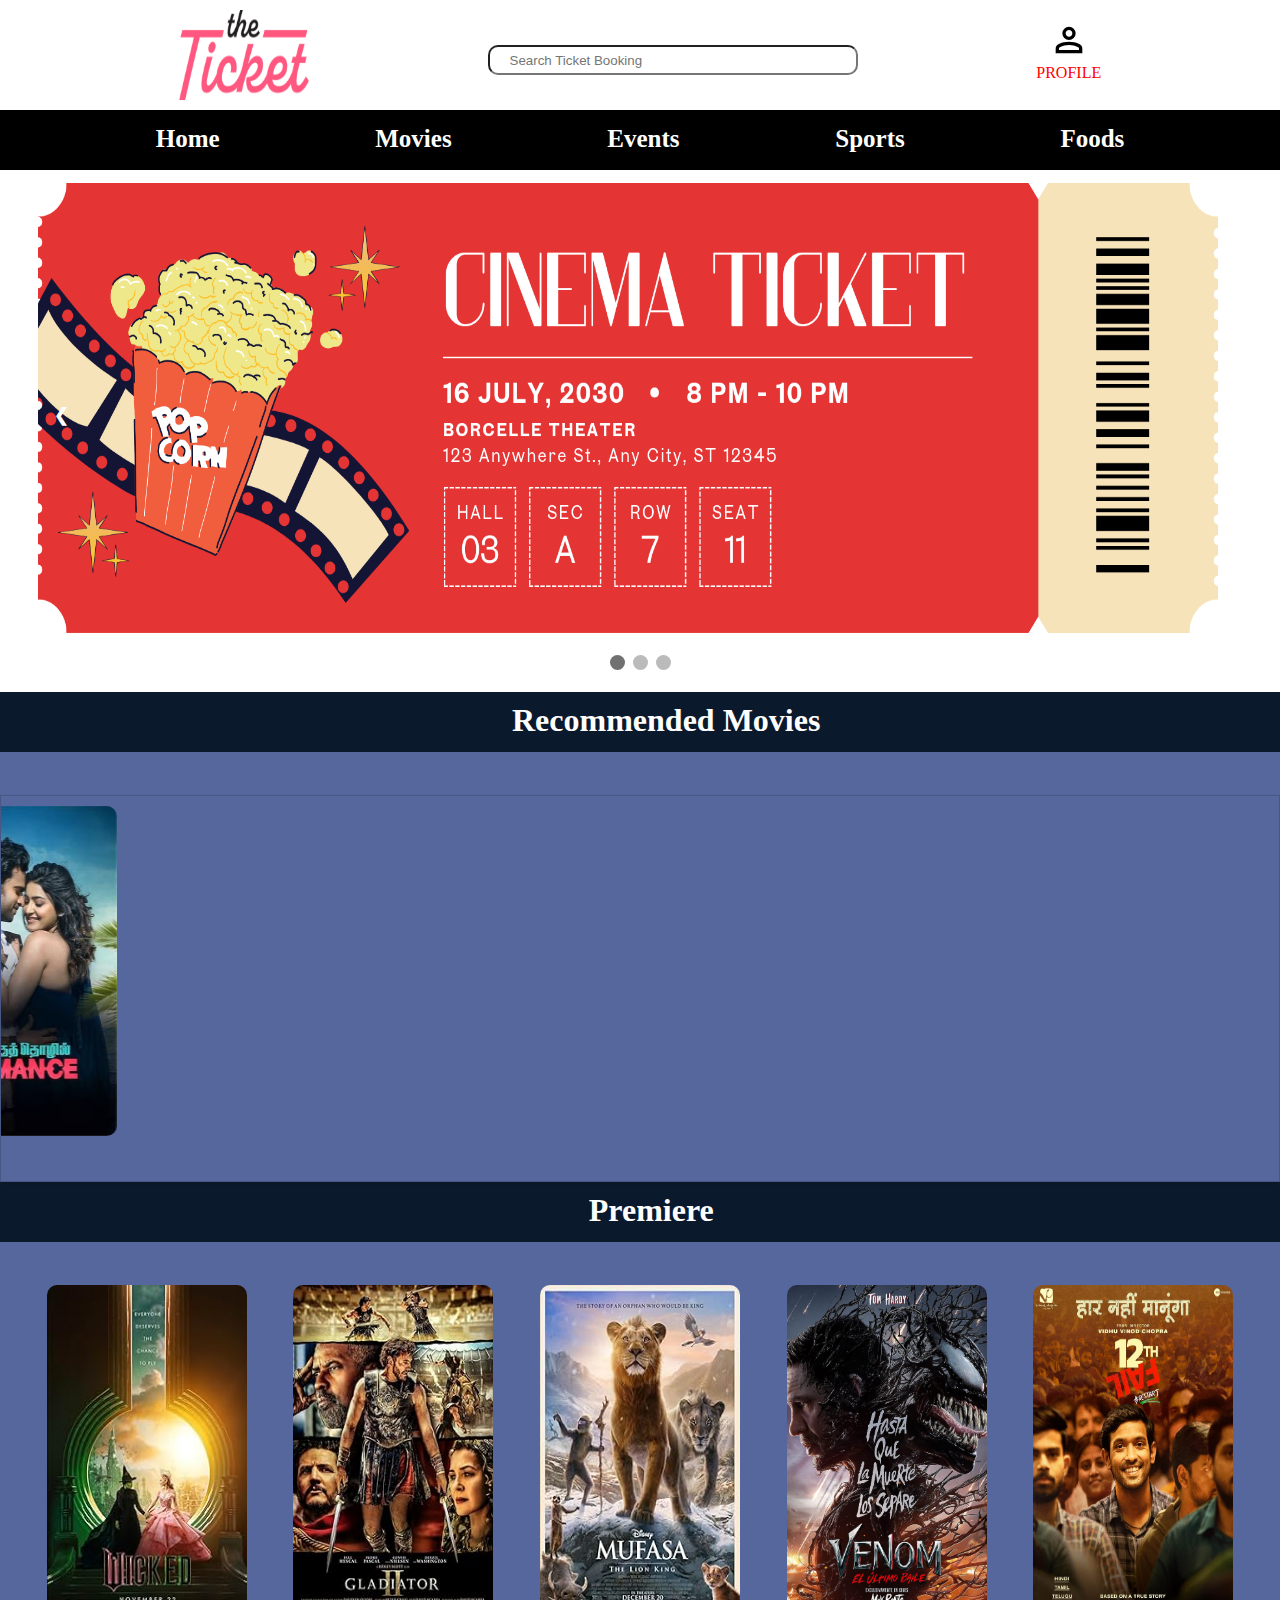
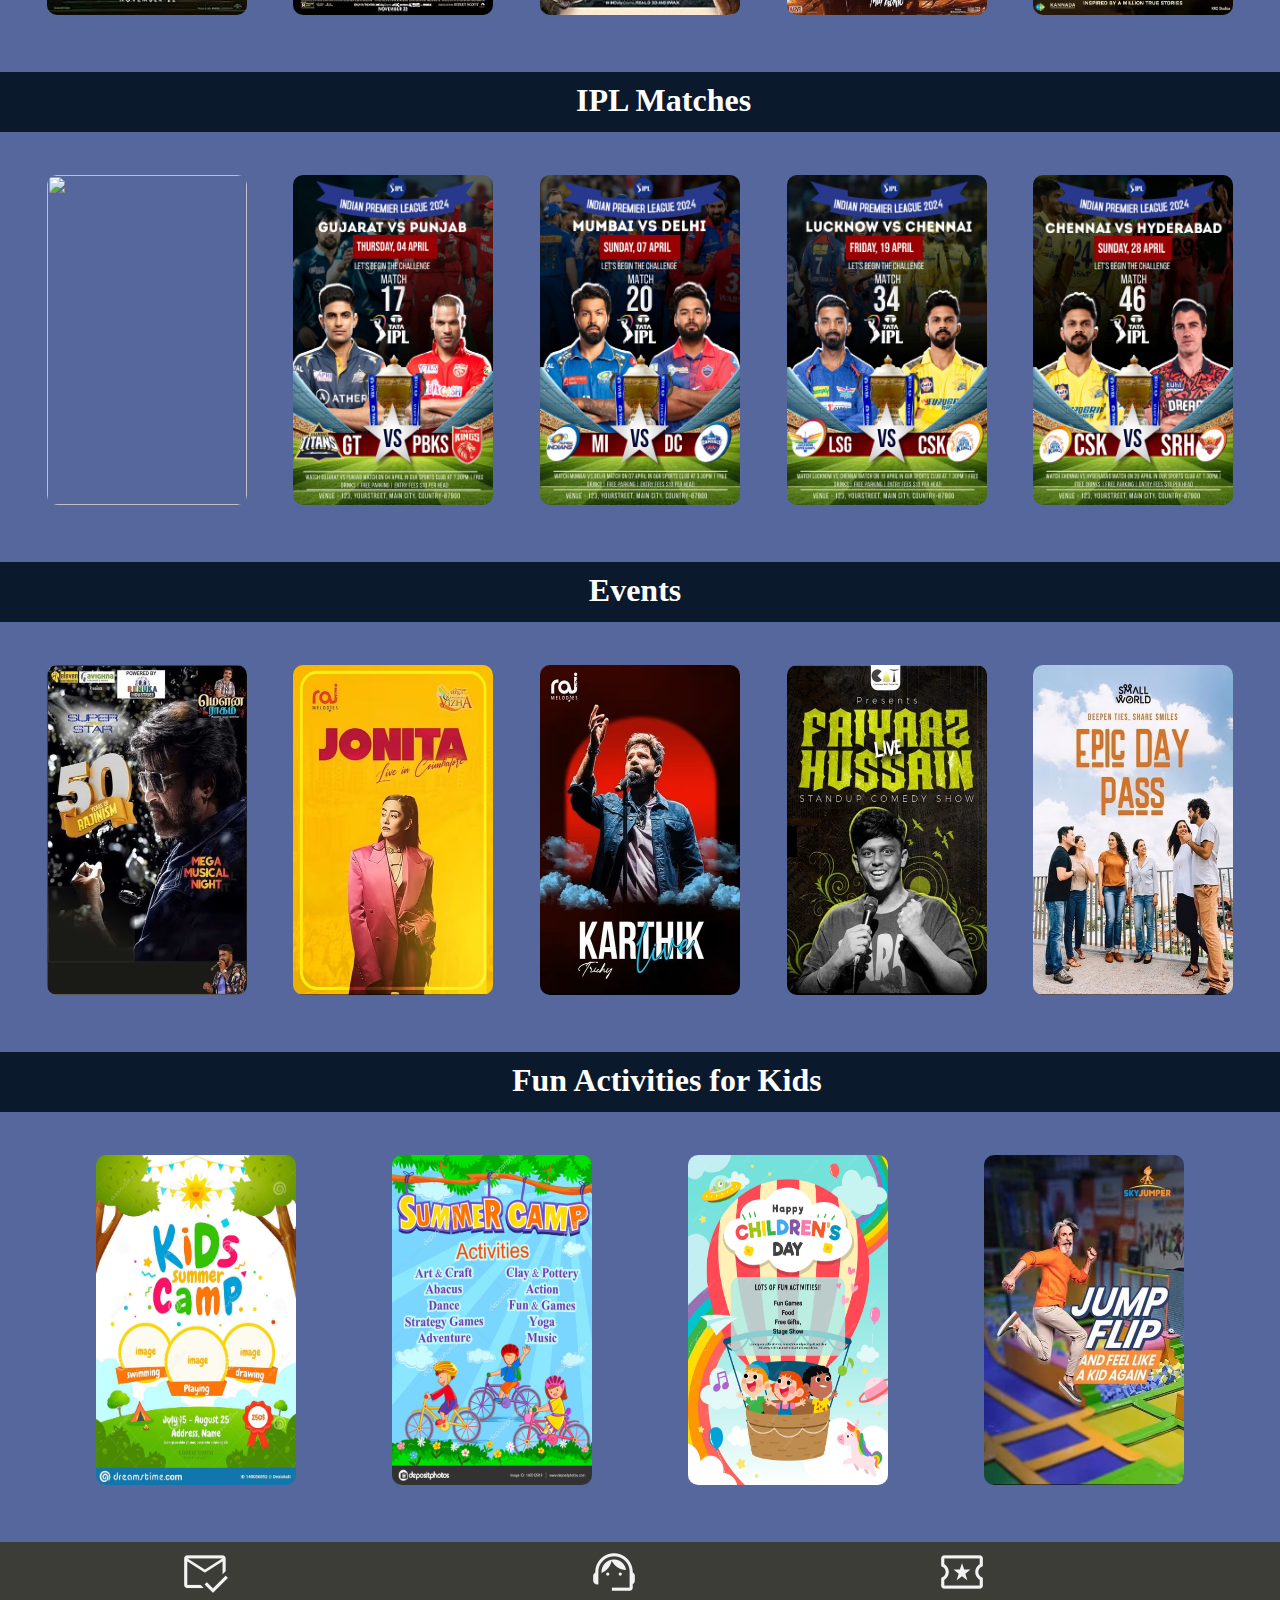
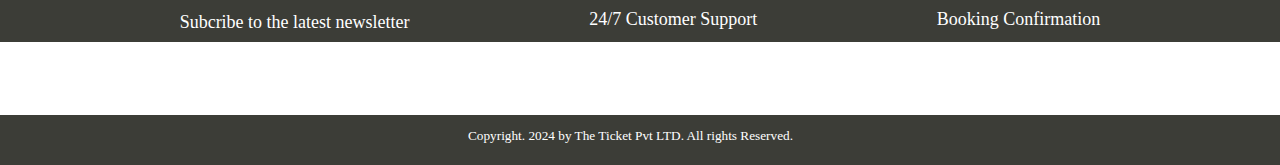
==== index.html @ e16273dd "Add files via upload" ====
<!DOCTYPE html>
<html lang="en">
<head>
    <meta charset="UTF-8">
    <meta name="viewport" content="width=device-width, initial-scale=1.0">
    <title>Ticket Booking</title>
    <link rel="stylesheet" href="style.css">
    <link rel="stylesheet" href="https://cdnjs.cloudflare.com/ajax/libs/font-awesome/6.6.0/css/all.min.css"
        integrity="sha512-Kc323vGBEqzTmouAECnVceyQqyqdsSiqLQISBL29aUW4U/M7pSPA/gEUZQqv1cwx4OnYxTxve5UMg5GT6L4JJg=="
        crossorigin="anonymous" referrerpolicy="no-referrer"/>
</head>
<body>
    <div class="page">
        <div class="container">
            <div class="logo">
                <img src="the-ticket-logo.png" alt="logo">
            </div>
            <div class="search">
                <input type="search" placeholder="Search Ticket Booking">
            </div>
            <ul >
            <li id="profile"><a href="#"><svg
                xmlns="http://www.w3.org/2000/svg" viewBox="0 -960 960 960" fill="black">
                <path
                    d="M480-480q-66 0-113-47t-47-113q0-66 47-113t113-47q66 0 113 47t47 113q0 66-47 113t-113 47ZM160-160v-112q0-34 17.5-62.5T224-378q62-31 126-46.5T480-440q66 0 130 15.5T736-378q29 15 46.5 43.5T800-272v112H160Zm80-80h480v-32q0-11-5.5-20T700-306q-54-27-109-40.5T480-360q-56 0-111 13.5T260-306q-9 5-14.5 14t-5.5 20v32Zm240-320q33 0 56.5-23.5T560-640q0-33-23.5-56.5T480-720q-33 0-56.5 23.5T400-640q0 33 23.5 56.5T480-560Zm0-80Zm0 400Z" />
                
                </svg><br> PROFILE</a>
                <div class="login-page">
                   <a href="login.html"> <button id="log">Log in</button> </a> <br>
                   <a href="#"><button id="sing">Sign in</button> </a> <br><br><br>  
                    <input type="checkbox" name="" id="" >I Already have a Account
           </div></li>
           </ul>
            <div class="burger" onclick="showSidebar()">
                <svg xmlns="http://www.w3.org/2000/svg" height="44px" viewBox="0 -960 960 960" width="44px"
                    fill="#000000">
                    <path d="M120-240v-80h720v80H120Zm0-200v-80h720v80H120Zm0-200v-80h720v80H120Z" />
                </svg>
            </div>
        </div>
    </div>
    <ul class="l1">
        <li onclick="hideSidebar()" class="close"><a href="#"><svg xmlns="http://www.w3.org/2000/svg" height="24px"
                    viewBox="0 -960 960 960" width="24px" fill="#ee3f3f">
                    <path
                        d="m256-200-56-56 224-224-224-224 56-56 224 224 224-224 56 56-224 224 224 224-56 56-224-224-224 224Z" />
                </svg></a></li>
        <li><a href="index.html">Home</a></li>
        <li><a href="movie.html">Movies</a></li>
        <li><a href="event.html">Events</a></li>
        <li><a href="sport.html">Sports</a></li>
        <li><a href="food.html">Foods</a></li>
    </ul>
    <div class="slideshow-container">
        <div class="mySlides fade">
          <img src="banner1.png">
        </div>
        
        <div class="mySlides fade">
          <img src="banner2.png">
        </div>
        
        <div class="mySlides fade">
          <img src="banner3.png">
        </div>
        
        <a class="prev" onclick="plusSlides(-1)">❮</a>
        <a class="next" onclick="plusSlides(1)">❯</a>  
    </div>
        <br>    
    <div style="text-align:center">
        <span class="dot" onclick="currentSlide(1)"></span> 
        <span class="dot" onclick="currentSlide(2)"></span> 
        <span class="dot" onclick="currentSlide(3)"></span> 
    </div>
    <br>
    <div class="font"><h1>Recommended Movies</h1></div>
    <div class="container2">
        <marquee width="100%" direction="right" behavior="scroll" scrollamount="10">
        <div class="RM-box">
        <div class="card1 RM"><a href="A.html"><img src="A1.jpg" alt=""></a></div>
        <div class="card2 RM"><a href="B.html"><img src="A2.jpg" alt=""></a></div>
        <div class="card3 RM"><a href="C.html"><img src="A3.jpg" alt=""></a></div>
        <div class="card4 RM"><a href="G.html"><img src="A4.jpg" alt=""></a></div>
        <div class="card5 RM"><a href="D.html"><img src="A5.jpg" alt=""></a></div>
        <div class="card6 RM"><a href="E.html"><img src="A6.jpg" alt=""></a></div>
        <div class="card6 RM"><a href="F.html"><img src="A7.jpg" alt=""></a></div>
    </marquee>
    </div>
    </div>

    <div class="font1"><h1>Premiere</h1></div>
    <div class="container3">
        <div class="card6 pre"><img src="B1.jpg" alt=""></div>
        <div class="card7 pre"><a href="#"><img src="B2.jpg" alt=""></a></div>
        <div class="card8 pre"><a href="#"><img src="B3.jpg" alt=""></a></div>
        <div class="card9 pre"><a href="#"><img src="B4.jpg" alt=""></a></div>
        <div class="card10 pre"><a href=""><img src="B5.jpg" alt=""></a></div>
    </div>

    <div class="font2"><h1>IPL Matches</h1></div>
    <div class="container4">
        <div class="card10 ipl"><a href="sport.html"><img src="C1.jpG" alt=""></a></div>
        <div class="card11 ipl"><a href="sport.html"><img src="C2.jpg" alt=""></a></div>
        <div class="card12 ipl"><a href="sport.html"><img src="C3.jpg" alt=""></a></div>
        <div class="card6 ipl"><a href="sport.html"><img src="C6.jpg" alt="img"></a></div>
        <div class="card13 ipl"><a href="sport.html"><img src="C4.jpg" alt=""></a></div>
    </div>

    <div class="font1"><h1>Events</h1></div>
    <div class="container5">
        <div class="card6 pro"><a href="event.html"><img src="I1.jpg" alt=""></a></div>
        <div class="card7 pro"><a href="event.html"><img src="I9.jpg" alt=""></a></div>
        <div class="card8 pro"><a href="event.html"><img src="I3.jpg" alt=""></a></div>
        <div class="card9 pro"><a href="event.html"><img src="I5.jpg" alt=""></a></div>
        <div class="card10 pro"><a href="event.html"><img src="I8.jpg" alt=""></a></div>
    </div>

    <div class="font"><h1>Fun Activities for Kids</h1></div>
    <div class="container1">
        <div class="card14 fun"><a href=""><img src="H1.jpg" alt=""></a></div>
        <div class="card15 fun"><a href=""><img src="H2.jpg" alt=""></a></div>
        <div class="card16 fun"><a href=""><img src="H3.avif" alt=""></a></div>
        <div class="card17 fun"><a href=""><img src="H4.jpg" alt=""></a></div>
    </div>
    <footer>
        <div class="footer1">
            <div class="f1 f0"><img src="G3 (1).png" alt="img">
                <p>Subcribe to the latest newsletter</p>
            </div>
            <div class="f2 f0"><img src="G3 (2).png" alt="img">
                <p>24/7 Customer Support</p>
            </div>
            <div class="f3 f0"><img src="G3 (3).png" alt="img">
                <p>Booking Confirmation</p>
            </div>
        </div>

        <div class="icon">
        <i class="fa-brands fa-google"></i>
        <i class="fa-brands fa-square-facebook"></i>
        <i class="fa-brands fa-instagram"></i>
        <i class="fa-brands fa-square-x-twitter"></i>
        </div>
        <div class="copy">
            <h5><i style="font-size: 15px;" class="fa-regular fa-copyright"></i>Copyright. 2024 by The Ticket Pvt LTD. All rights Reserved.</h5>
        </div>

    <script src="script.js"></script>
</body>
</html>
---- style.css ----
*{
    margin: 0;
    padding: 0;
    box-sizing: border-box;
}
.page{
    width: 100%;
}
.page .container{
    width: 100%;
    height: 110px;
    display: flex;
    text-align: center;
    background-color: white;
    justify-content: space-evenly;
}
.logo img{
    height: 90px;
    width: 130px;
    background-size: contain;
    margin-top: 10px;
}
svg{
    margin-top: 45px;
}
.search input{
    height: 30px;
    width: 370px;
    border-radius: 10px;
    margin-top: 45px;
    padding-left: 20px;
    outline: none;
}
.l1{
    height: 60px;
    background-color: black;
    width: 100%;
    display: flex;
    text-align: center;
    justify-content: space-evenly;
    list-style: none;
    font-weight: 600;
    font-size: 19px;
    position: sticky;
    top: -0.5%;
    z-index: 1;
}
.l1 li{
    padding-top: 15px;
    font-size: 25px;
}
.l1 a{
    text-decoration: none;
    color: white;
}
.l1 a:hover{
    color: red;
}
.close{
    display: none;
}
.burger{
    display: none;
}
.city select{
    background-color: white;
    margin-top: 45px;
    height: 30px;
    width: 200px;
    border-radius: 20px;
    padding-left: 20px;
    border: none;
}
marquee {
    box-shadow: 0 1px 3px rgba(0, 0, 0, .1);
    border: 1px solid rgba(0, 0, 0, .15);
    padding: 10px;
}
.RM-box {
    width: 150%;
    display: flex;
    flex-wrap: wrap;
}

.RM-box img {
    display: inline-block;
    animation: marquee 5s linear infinite; 
}

.RM img {
    height: 400px;
    display: inline-block;
    margin-right: 10px;
}

.font h1{
    height: 60px;
    width: 100%;
    background-color: #0B192C;
    padding-left: 40%;
    padding-top: 10px;
    color: white;
}
.font1 h1{
    height: 60px;
    width: 100%;
    background-color: #0B192C;
    padding-left: 46%;
    padding-top: 10px;
    color: white;
}
.font2 h1{
    height: 60px;
    width: 100%;
    background-color: #0B192C;
    padding-left: 45%;
    padding-top: 10px;
    color: white;
}
.container2{
    height: 430px;
    width: 100%;
    background-color: #55679C;
    display: flex;
    text-align: center;
    justify-content: space-evenly;
    padding-top: 3.4%;
}
.card1 img{
    height: 330px;
    width: 200px;
    border-radius: 10px;
}
.card2 img{
    height: 330px;
    width: 200px;
    border-radius: 10px;
}
.card3 img{
    height: 330px;
    width: 200px;
    border-radius: 10px;
}
.card4 img{
    height: 330px;
    width: 200px;
    border-radius: 10px;
}
.card5 img{
    height: 330px;
    width: 200px;
    border-radius: 10px;
}
.RM:hover{
    transform: scale(1.1);
}
.container3{
    height: 430px;
    width: 100%;
    background-color: #55679C;
    display: flex;
    text-align: center;
    justify-content: space-evenly;
    padding-top: 3.4%;
}
.card6 img{
    height: 330px;
    width: 200px;
    border-radius: 10px;
}
.card7 img{
    height: 330px;
    width: 200px;
    border-radius: 10px;
}
.card8 img{
    height: 330px;
    width: 200px;
    border-radius: 10px;
}
.card9 img{
    height: 330px;
    width: 200px;
    border-radius: 10px;
}
.pre:hover{
    transform: scale(1.1);
}
.container4{
    height: 430px;
    width: 100%;
    background-color: #55679C;
    display: flex;
    text-align: center;
    justify-content: space-evenly;
    padding-top: 3.4%;
}
.card10 img{
    height: 330px;
    width: 200px;
    border-radius: 10px;
}
.card11 img{
    height: 330px;
    width: 200px;
    border-radius: 10px;
}
.card12 img{
    height: 330px;
    width: 200px;
    border-radius: 10px;
}
.card13 img{
    height: 330px;
    width: 200px;
    border-radius: 10px;
}
.ipl:hover{
    transform: scale(1.1);
}
.container5{
    height: 430px;
    width: 100%;
    background-color: #55679C;
    display: flex;
    text-align: center;
    justify-content: space-evenly;
    padding-top: 3.4%;
}
.card6 img{
    height: 330px;
    width: 200px;
    border-radius: 10px;
}
.card7 img{
    height: 330px;
    width: 200px;
    border-radius: 10px;
}
.card8 img{
    height: 330px;
    width: 200px;
    border-radius: 10px;
}
.card9 img{
    height: 330px;
    width: 200px;
    border-radius: 10px;
}
.pro:hover{
    transform: scale(1.1);
}
.container1{
    height: 430px;
    width: 100%;
    background-color: #55679C;
    display: flex;
    text-align: center;
    justify-content: space-evenly;
    padding-top: 3.4%;
}
.card14 img{
    height: 330px;
    width: 200px;
    border-radius: 10px;
}
.card15 img{
    height: 330px;
    width: 200px;
    border-radius: 10px;
}
.card16 img{
    height: 330px;
    width: 200px;
    border-radius: 10px;
}
.card17 img{
    height: 330px;
    width: 200px;
    border-radius: 10px;
}
.fun:hover{
    transform: scale(1.1);
}
.footer1{
    padding-top: 5px;
    width: 100%;
    height: 100px;
    background-color: #3C3D37;
    display: flex;
    justify-content: space-evenly;
}
p{
    padding-top: 5%;
    color: white;
    font-size: 18px;
}
.f1 img{
    width: 50px;
    height: 50px;
}
.f2 img{
    width: 50px;
    height: 50px;
}
.f3 img{
    width: 50px;
    height: 50px;
}
.icon{
    width: 18%;
    height: 60px;
    margin-left: 39%;
    margin-top: 1%;
}
i{
    font-size: 30px;
    padding-left: 20px;
    padding-top: 10px;
}
i:hover{
    color: red;
}
.copy{
    height: 50px;
    width: 100%;
    background-color: #3C3D37;
}
.copy h5{
    padding-top: 12px;
    padding-left: 35%;
    color: white;
    font-weight: 200;
}

@media all and (max-width: 576px){
    .search input{
        width: 150px;
    }
    .burger{
        display: block;
        margin-top: -10px;
    }
    .btn{
        display: none;
    }
    .btn1{
        display: none;
    }
    .l1{
        display: flex;
        flex-direction: column;
        text-align: justify;
        margin-left: 40px;
        height: 280px;
        width: 60%;
        padding-left: 30px;
    }
    .l1 li{
        position: relative;
        top: -100px;
    }
   .close {
        display: block;
        margin-left: 220px;
    }
    #profile{
        display: none;
    }
    .city select{
        display: none;
    }
    .font h1{
        padding-left: 20px;
        font-size: 25px;
    }
    .font1 h1{
        padding-left: 20px;
        font-size: 25px;
    }
    .font2 h1{
        padding-left: 20px;
        font-size: 25px;
    }
    .container2{
        height: 310px;
        margin-left: 1px;
        width: 100%;
        overflow-x: auto;
        scrollbar-width: none;
        justify-content: space-evenly;
    }
    .RM img{
        width: 150px;
        height: 280px;
        padding-left: 10px;
    }
    .container3{
        margin-left: 1px;
        width: 100%;
        overflow-x: auto;
        height: 310px;
        justify-content: space-evenly;
        padding: 20px;
    }
    .pre img{
        width: 140px;
        height: 280px;
        padding-left: 10px;
    }
    .container4{
        margin-left: 1px;
        width: 100%;
        overflow-x: auto;
        height: 310px;
        justify-content: space-evenly;
        padding: 20px;
    }
    .ipl img{
        width: 140px;
        height: 280px;
        padding-left: 10px;
    }
    .container5{
        margin-left: 1px;
        width: 100%;
        overflow-x: auto;
        height: 310px;
        justify-content: space-evenly;
        padding: 20px;
    }
    .pro img{
        width: 140px;
        height: 280px;
        padding-left: 10px;
    }
    .container1{
        margin-left: 1px;
        width: 100%;
        overflow-x: auto;
        height: 310px;
        justify-content: space-evenly;
        padding: 20px;
    }
    .fun img{
        width: 140px;
        height: 280px;
        padding-left: 10px;
    }
    .footer1{
        display: flex;
        width: 100%;
        height: 120px;
        padding-left: 20px;
        padding-top: 20px;
    }
    .f0 img{
        height: 40px;
        width: 40px;
    }
    p{
        font-size: 16px;
    }
    .footer2{
        padding-left: -15px;
        height: 140vh;
    }
    .P1{
        font-size: 15px;
    }
    .icon{
        display: flex;
        flex-direction: row;
        margin-left: 70px;
    }
    i{
        font-size: 30px;
    }
    .copy h5{
        padding-top: -10px;
        padding-left: 10px;
        font-size: 11px;
        color: white;
    }
}

.slideshow-container {
    margin-left: 3%;
    margin-top: 1%;
    position: relative;
  }
  
  .prev, .next {
    cursor: pointer;
    position: absolute;
    top: 50%;
    width: auto;
    padding: 16px;
    margin-top: -22px;
    color: white;
    font-weight: bold;
    font-size: 18px;
    transition: 0.6s ease;
    border-radius: 0 3px 3px 0;
    user-select: none;
  }
  .fade img{
    width: 95%;
    height: 50vh;
  }
  .next {
    right: 0;
    border-radius: 3px 0 0 3px;
  }
  
  .prev:hover, .next:hover {
    background-color: rgba(0,0,0,0.8);
  }
  .dot {
    cursor: pointer;
    height: 15px;
    width: 15px;
    margin: 0 2px;
    background-color: #bbb;
    border-radius: 50%;
    display: inline-block;
    transition: background-color 0.6s ease;
  }
  
  .active, .dot:hover {
    background-color: #717171;
  }
  .fade {
    animation-name: fade;
    animation-duration: 1.5s;
  }
  
  @keyframes fade {
    from {opacity: .4} 
    to {opacity: 1}
  }
  
  @media only screen and (max-width: 300px) {
    .prev, .next,.text {font-size: 11px}
  }

  .login-page{
    height: 200px;
    width: 200px;
    position: absolute;
    top: 12%;
    z-index: 2;
    background-color: white;
    border-radius: 10px;
    font-size: small;
    display: none;
}
.login-page button{
    height: 5vh;
    width: 20vh;
    margin-top: 20px;
    outline: none;
    border: 3px solid;
    border-radius: 10px;
    background-color: snow;
}
#profile:hover .login-page{
    display: block;
}
#log{
color: blue;
}
#profile svg{
    height: 40px;
    width: 40px;
    color: black;
    margin-top: 20px;
}
ul li{
    list-style: none;
}
ul li a{
    text-decoration: none;
    color: red;
}
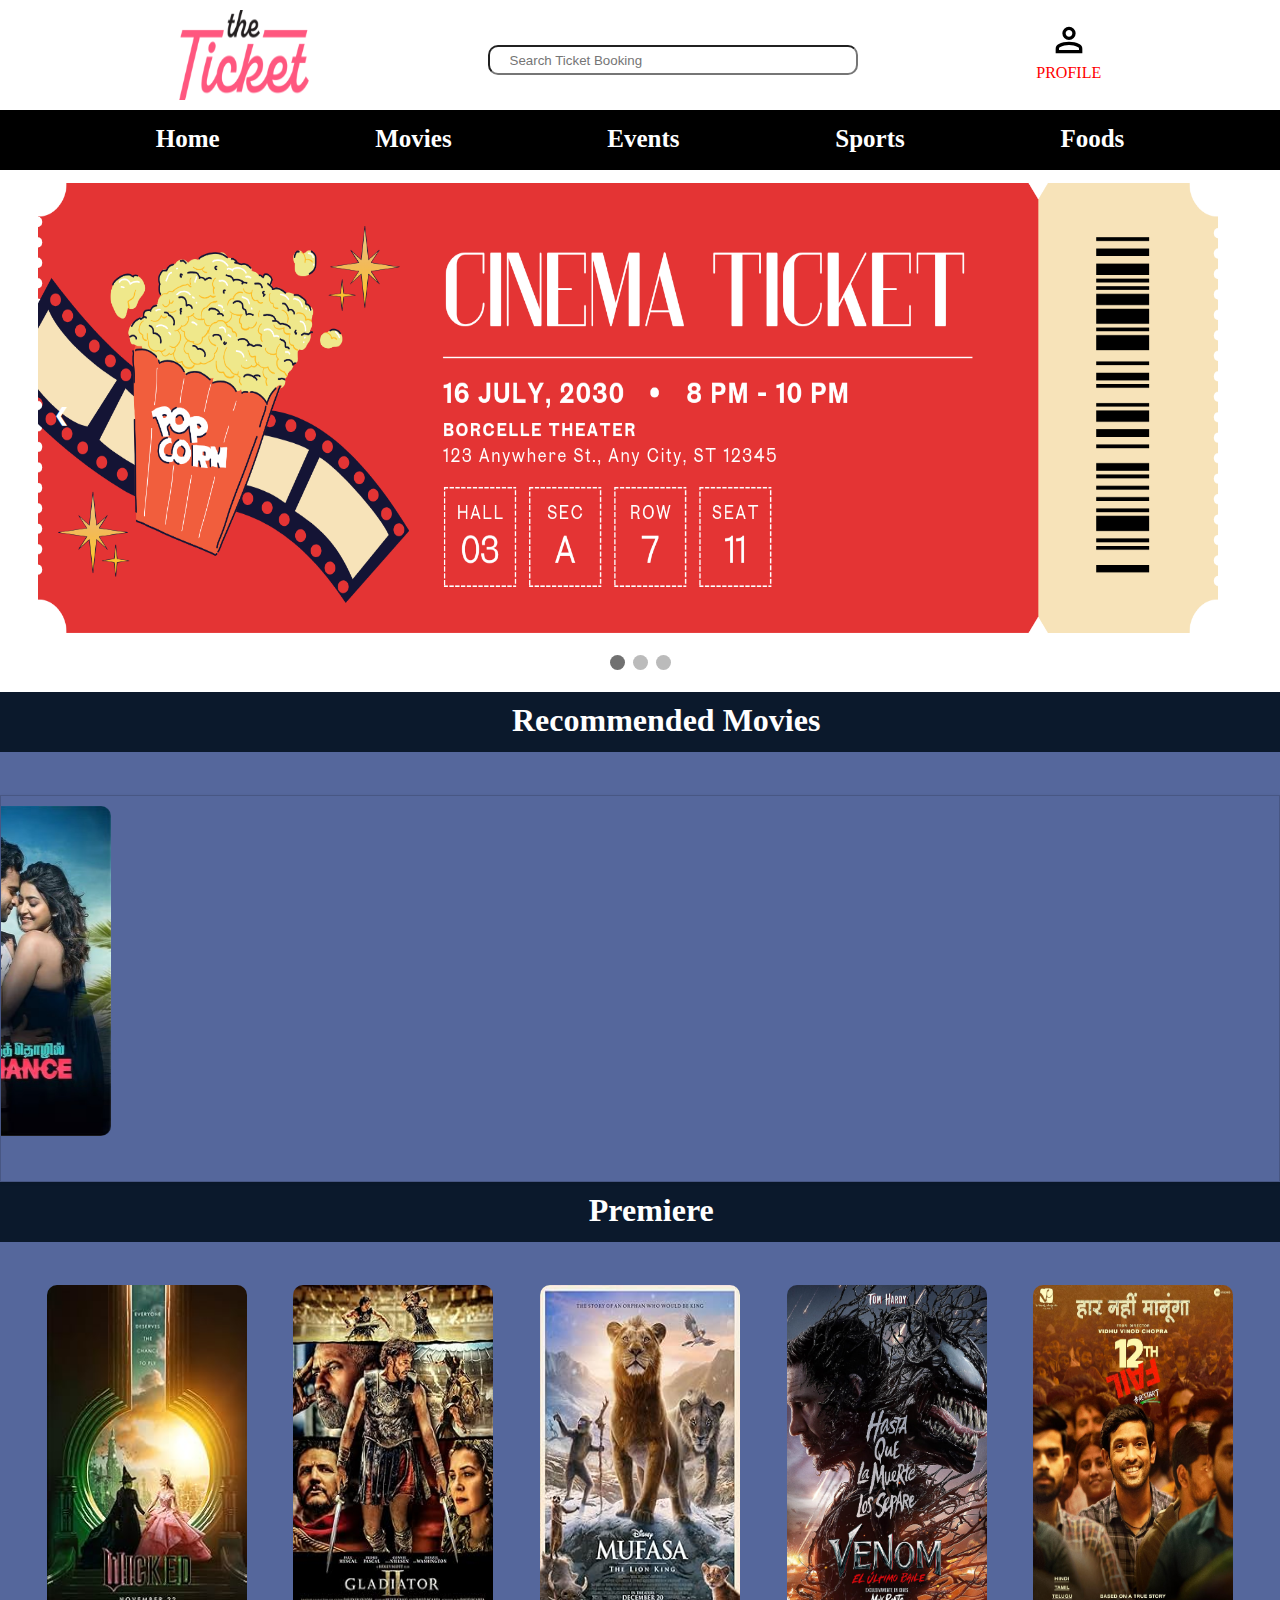
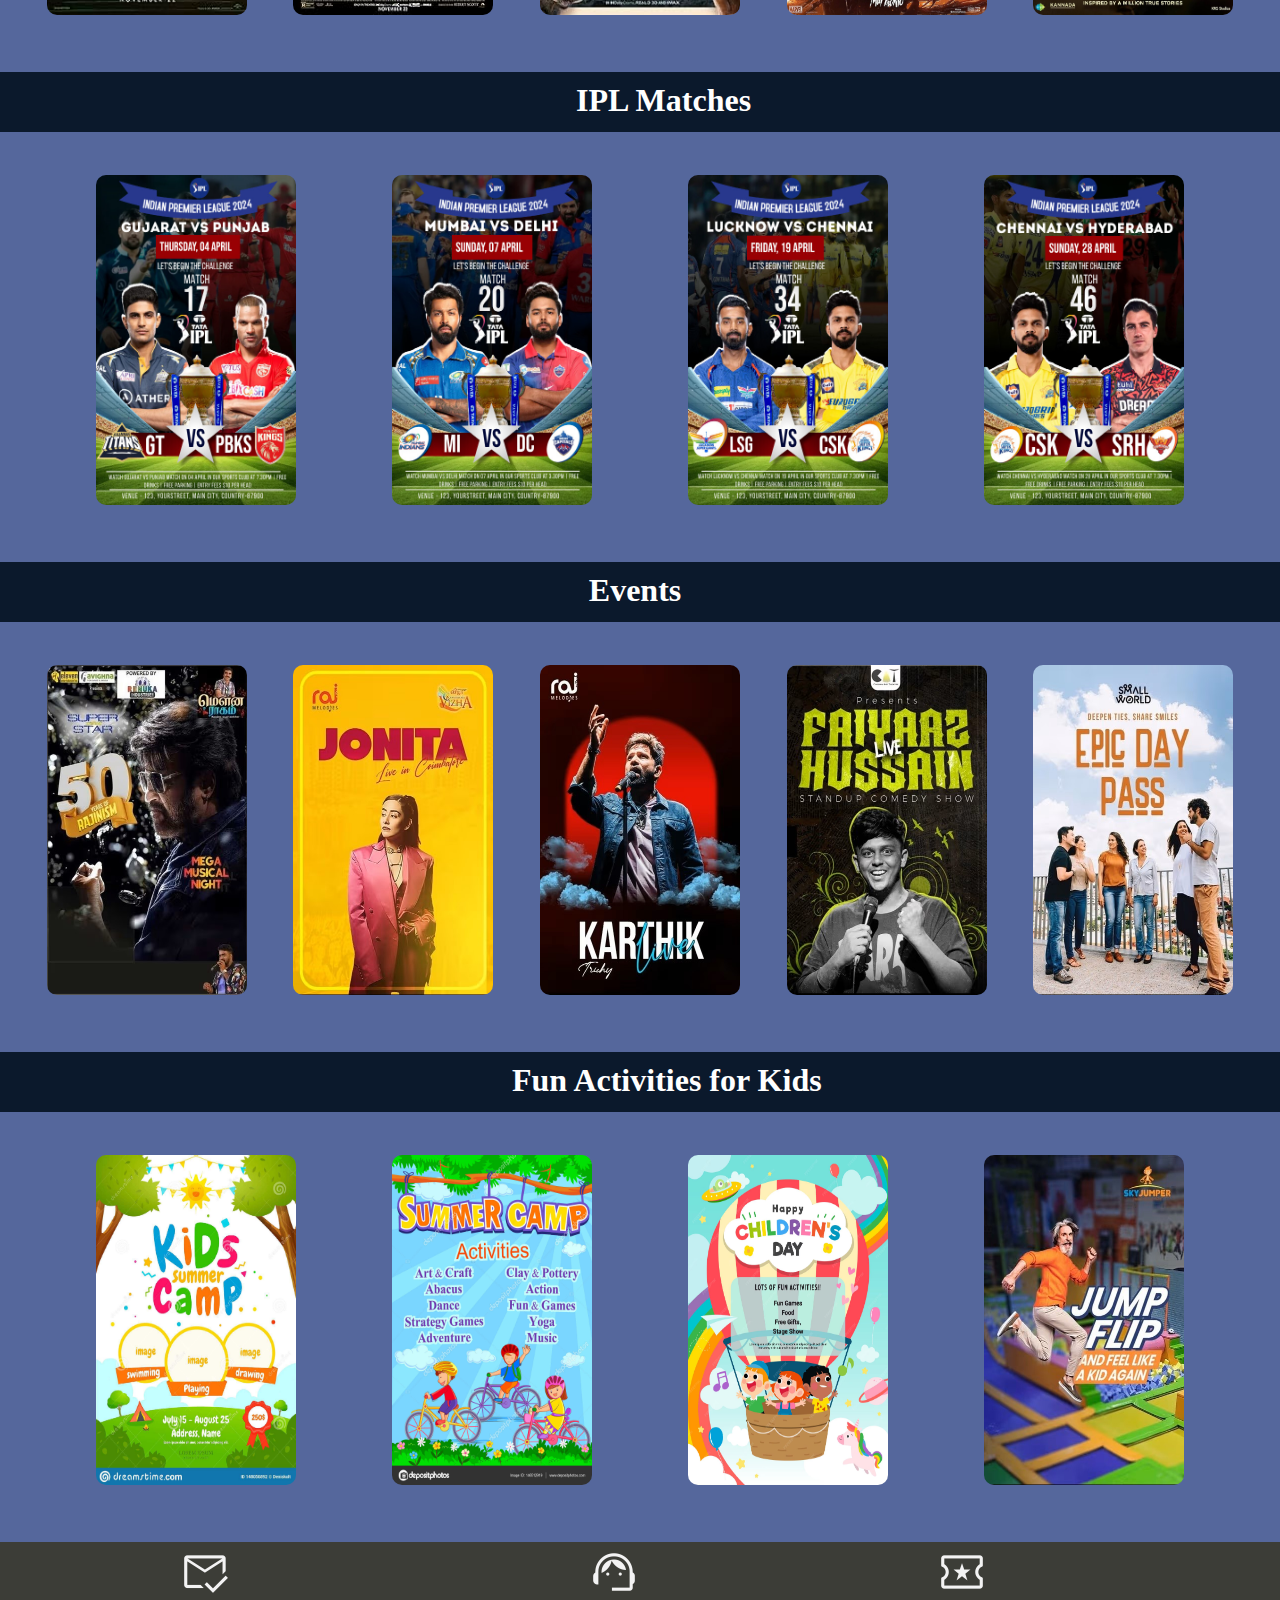
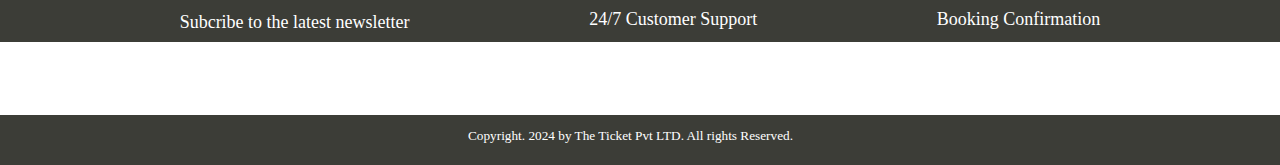
==== commit 69f2a846: "Update index.html" ====
--- a/index.html
+++ b/index.html
@@ -100,7 +100,6 @@
 
     <div class="font2"><h1>IPL Matches</h1></div>
     <div class="container4">
-        <div class="card10 ipl"><a href="sport.html"><img src="C1.jpG" alt=""></a></div>
         <div class="card11 ipl"><a href="sport.html"><img src="C2.jpg" alt=""></a></div>
         <div class="card12 ipl"><a href="sport.html"><img src="C3.jpg" alt=""></a></div>
         <div class="card6 ipl"><a href="sport.html"><img src="C6.jpg" alt="img"></a></div>
@@ -148,4 +147,4 @@
 
     <script src="script.js"></script>
 </body>
-</html>+</html>
